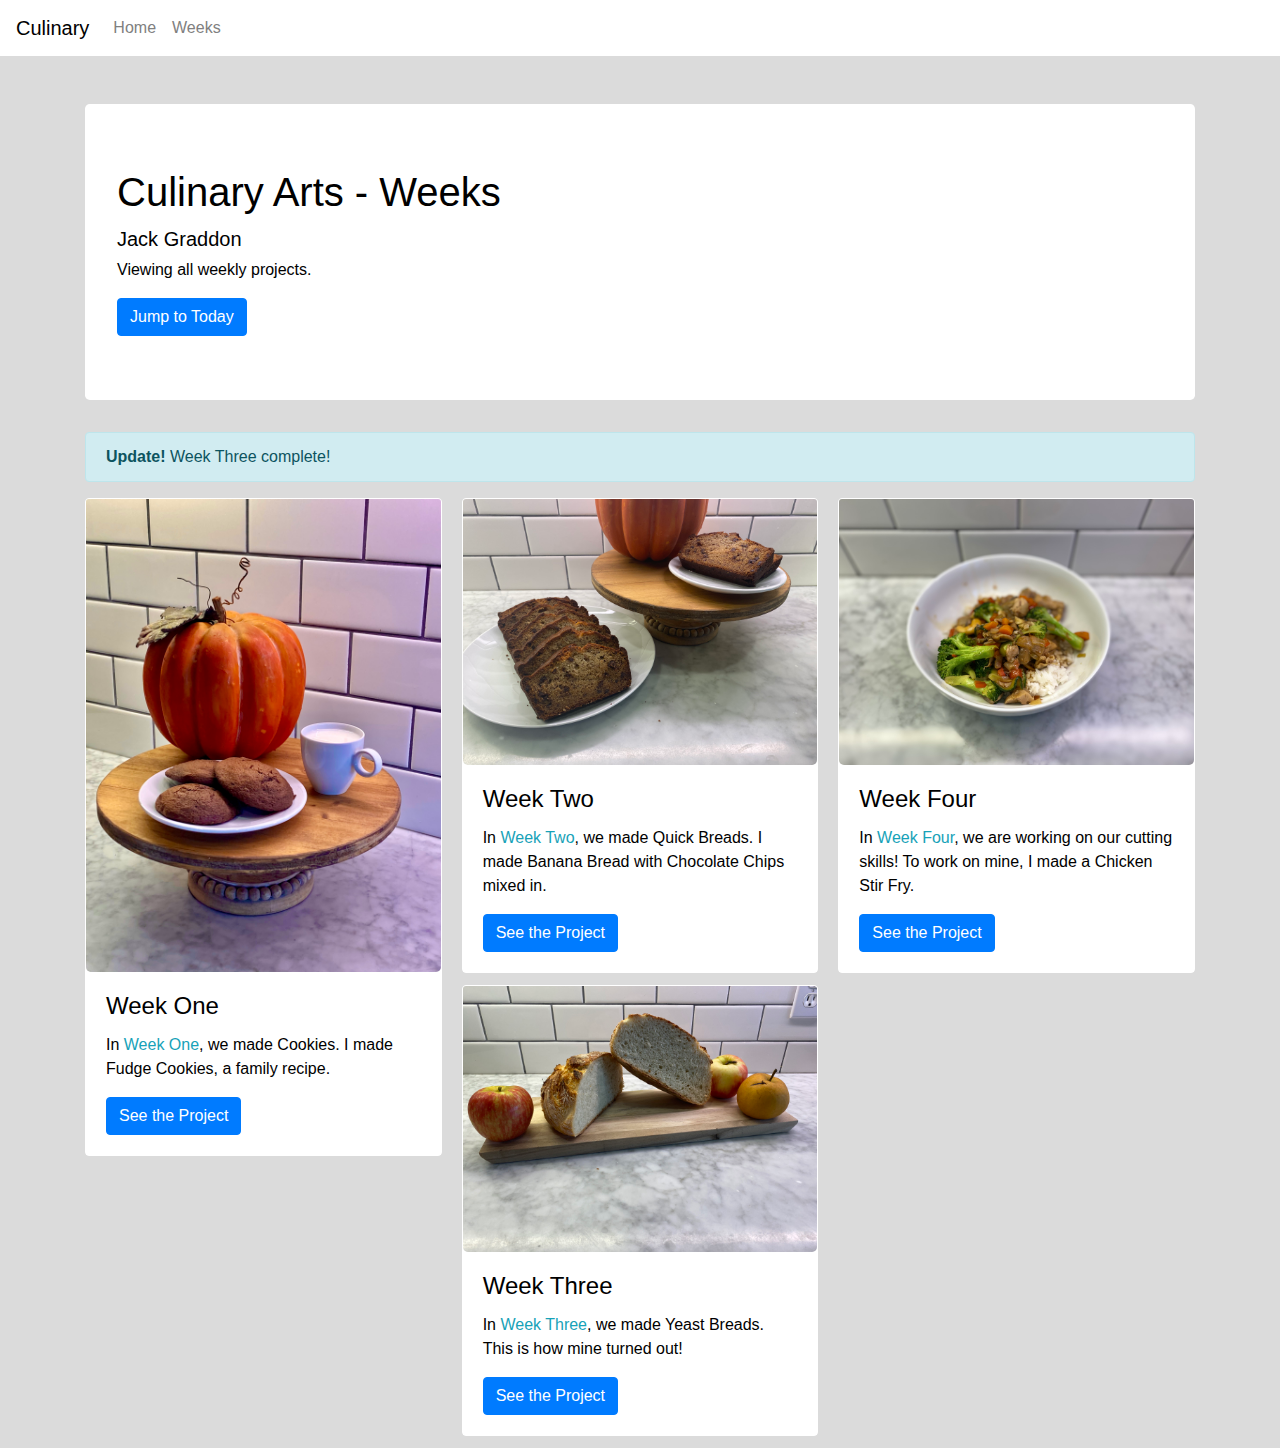
==== weeks/index.html @ 372900a0 "Stir Fry" ====
<!doctype html>
<html lang="en">

<head>
    <title>Culinary Projects - Weeks</title>
    <!-- Required meta tags -->
    <meta charset="utf-8">
    <meta name="viewport" content="width=device-width, initial-scale=1, shrink-to-fit=no">

    <!-- CSS -->
    <link rel="stylesheet" href="https://stackpath.bootstrapcdn.com/bootstrap/4.3.1/css/bootstrap.min.css"
        integrity="sha384-ggOyR0iXCbMQv3Xipma34MD+dH/1fQ784/j6cY/iJTQUOhcWr7x9JvoRxT2MZw1T" crossorigin="anonymous">
    <link rel="stylesheet" href="https://maxcdn.bootstrapcdn.com/font-awesome/4.7.0/css/font-awesome.min.css">
    <link rel="stylesheet" href="../styles.css">
</head>

<body>
    <nav class="navbar navbar-expand-lg mb-5">
        <a class="navbar-brand" href="https://jackgraddon.github.io/culinary/">Culinary</a>
        <button class="navbar-toggler" type="button" data-toggle="collapse" data-target="#navbarSupportedContent"
            aria-controls="navbarSupportedContent" aria-expanded="false" aria-label="Toggle navigation">
            <span class="navbar-toggler-icon"></span>
        </button>

        <div class="collapse navbar-collapse" id="navbarSupportedContent">
            <ul class="navbar-nav mr-auto">
                <li class="nav-item">
                    <a class="nav-link" href="../">Home</a>
                </li>
                <li class="nav-item active">
                    <a class="nav-link" href="#">Weeks <span class="sr-only">(current)</span></a>
                </li>
            </ul>
        </div>
    </nav>

    <main class="container">
        <div class="jumbotron ">
            <h1>Culinary Arts - Weeks</h1>
            <p class="lead mb-1 mt-1">Jack Graddon</p>
            <p>Viewing all weekly projects.</p>
            <a href="./stirfry/" class="btn btn-primary">Jump to Today</a>
        </div>

        <p class="alert alert-info">
            <strong>Update!</strong> Week Three complete!
        </p>
        <div class="card-columns">
            <div class="card" id="week1">
                <img class="card-img-top" src="./images/cookies.jpg" alt="Week One Image">
                <div class="card-body">
                    <h4 class="card-title">Week One</h4>
                    <p class="card-text">
                        In <span class="text-info">Week One</span>, we made Cookies. I made Fudge Cookies, a family
                        recipe.
                    </p>
                    <a href="./cookies/" class="btn btn-primary">See the Project</a>
                </div>
            </div>
            <div class="card" id="week2">
                <img class="card-img-top" src="./images/quickbread.jpg" alt="Week Two Image">
                <div class="card-body">
                    <h4 class="card-title">Week Two</h4>
                    <p class="card-text">
                        In <span class="text-info">Week Two</span>, we made Quick Breads. I made Banana Bread with
                        Chocolate Chips mixed in.
                    </p>
                    <a href="./quickbread/" class="btn btn-primary">See the Project</a>
                </div>
            </div>
            <div class="card">
                <img class="card-img-top" src="./images/yeastbread.jpg" alt="Week Three Image">
                <div class="card-body">
                    <h4 class="card-title">Week Three</h4>
                    <p class="card-text">
                        In <span class="text-info">Week Three</span>, we made Yeast Breads. This is how mine turned out!
                    </p>
                    <a href="./yeastbread/" class="btn btn-primary">See the Project</a>
                </div>
            </div>
            <div class="card">
                <img class="card-img-top" src="./images/stirfry.jpg" alt="Week Four Image">
                <div class="card-body">
                    <h4 class="card-title">Week Four</h4>
                    <p class="card-text">
                        In <span class="text-info">Week Four</span>, we are working on our cutting skills! To work on
                        mine, I made a Chicken Stir Fry.
                    </p>
                    <a href="./stirfry/" class="btn btn-primary">See the Project</a>
                </div>
            </div>
            <!-- <div class="card">
                <img class="card-img-top" src="" alt="Week  Image">
                <div class="card-body">
                    <h4 class="card-title">Week </h4>
                    <p class="card-text">
                        Some quick example text to build on the card title
                        and make up the bulk of the card's content.
                    </p>
                    <a href="#!" class="btn btn-primary">See the Project</a>
                </div>
            </div> -->
        </div>
    </main>
    <!-- jQuery first, then Popper.js, then Bootstrap JS -->
    <script src="https://code.jquery.com/jquery-3.3.1.slim.min.js"
        integrity="sha384-q8i/X+965DzO0rT7abK41JStQIAqVgRVzpbzo5smXKp4YfRvH+8abtTE1Pi6jizo"
        crossorigin="anonymous"></script>
    <script src="https://cdnjs.cloudflare.com/ajax/libs/popper.js/1.14.7/umd/popper.min.js"
        integrity="sha384-UO2eT0CpHqdSJQ6hJty5KVphtPhzWj9WO1clHTMGa3JDZwrnQq4sF86dIHNDz0W1"
        crossorigin="anonymous"></script>
    <script src="https://stackpath.bootstrapcdn.com/bootstrap/4.3.1/js/bootstrap.min.js"
        integrity="sha384-JjSmVgyd0p3pXB1rRibZUAYoIIy6OrQ6VrjIEaFf/nJGzIxFDsf4x0xIM+B07jRM"
        crossorigin="anonymous"></script>

    <!-- JavaScript -->
    <script>
        function resizePromo() {
            if ($(window).width() < 992) {
                $('img#column1').removeClass('w-50');
                $('img#column1').addClass('w-100');
                $('img#column1').addClass('mb-4');

                $('div#column2').removeClass('ml-1');
            }
            else {
                $('img#column1').removeClass('w-100');
                $('img#column1').removeClass('mb-4');
                $('img#column1').addClass('w-50');

                $('div#column2').addClass('ml-1');
            }
        }

        resizePromo()

        $(window).resize(function () {
            resizePromo();
        });
    </script>
</body>

</html>
---- styles.css ----
:root {
  --blue: #007bff;
  --indigo: #6610f2;
  --purple: #6f42c1;
  --pink: #e83e8c;
  --red: #dc3545;
  --orange: #fd7e14;
  --yellow: #ffc107;
  --green: #28a745;
  --teal: #20c997;
  --cyan: #17a2b8;
  --white: #fff;
  --gray: #6c757d;
  --gray-dark: #343a40;
  --primary: #007bff;
  --secondary: #6c757d;
  --success: #28a745;
  --info: #17a2b8;
  --warning: #ffc107;
  --danger: #dc3545;
  --light: #f8f9fa;
  --dark: #343a40;
}

@media (prefers-color-scheme: dark) {
  body {
    background-color: #26292c !important;
    color: white !important;
  }

  .card-body,
  .card,
  .jumbotron,
  .navbar {
    background-color: #343a40 !important;
    border-color: #373e44 !important;
    color: white !important;
  }

  .nav-link {
    color: rgb(150, 150, 150) !important;
  }

  .nav-link:hover {
    color: rgba(255, 255, 255, 0.5);
  }

  .nav-item .active {
    color: white !important;
  }

  .navbar-brand {
    color: white;
  }
  #webapp_cover {
    background-color: rgba(255, 255, 255, 0);
  }
}

@media (prefers-color-scheme: light) {
  body {
    background-color: rgb(219, 219, 219) !important;
    color: black !important;
  }

  .card-body,
  .card,
  .jumbotron,
  .navbar {
    background-color: white !important;
    border-color: white !important;
    color: black !important;
  }

  .nav-link {
    color: gray;
  }

  .nav-link:hover {
    color: black;
  }

  .active {
    color: black !important;
  }

  .navbar-brand {
    color: black;
  }
  .navbar-brand:hover {
    color: rgba(0, 0, 0, 0.5);
  }
  .navbar-brand:active {
    color: rgba(0, 0, 0, 0.25);
  }
  #webapp_cover {
    background-color: rgba(255, 255, 255, 0);
  }
  #menu_text_bar:before {
    color: black !important;
  }
  #menu_label:before,
  #menu_label:after,
  #menu_text_bar {
    background-color: black;
  }
}

/*body adjustments*/
body {
  cursor: default;
  /*disables text selection*/
  -webkit-touch-callout: none;
  -webkit-user-select: none;
  -khtml-user-select: none;
  -moz-user-select: none;
  -ms-user-select: none;
  user-select: none;
}

/*Hides scrollbars on webKit browsers*/
body::-webkit-scrollbar {
  display: none;
}
.navbar-toggler {
  background-color: rgba(0, 0, 0, 0.25);
}
#background {
  z-index: 0;
  width: 105vw;
  height: 105vh;
  background-image: url(../images/palms.jpeg);
  background-repeat: repeat;
  background-blend-mode: overlay;
  background-position: center;
  background-size: 110%;
  background-color: #17181a;
  position: fixed;
  top: -2.5vh;
  left: -2.5vw;
}

#name {
  z-index: 2;
  display: block;
  transform: translateX(0) translateY(0);
}

nav {
  z-index: 3;
}

.nav-link {
  color: gray;
}

.container {
  z-index: 1;
  transition: 0.3s;
}

.text-sm {
  font-size: 8pt;
}

a {
  text-decoration: none;
}

.card {
  border: #fff 1px solid;
}

.today {
  background: var(--gray) !important;
}

/*media adjustments*/
img {
  border-radius: 5px;
  transition: 0.3s;
}

img:hover {
  transform: scale(1.005);
  box-shadow: 5px 5px 20px rgba(0, 0, 0, 0.25);
}

#divider {
  height: 1px;
  border-radius: 100%;
  background-color: rgb(255, 255, 255, 0.5);
}
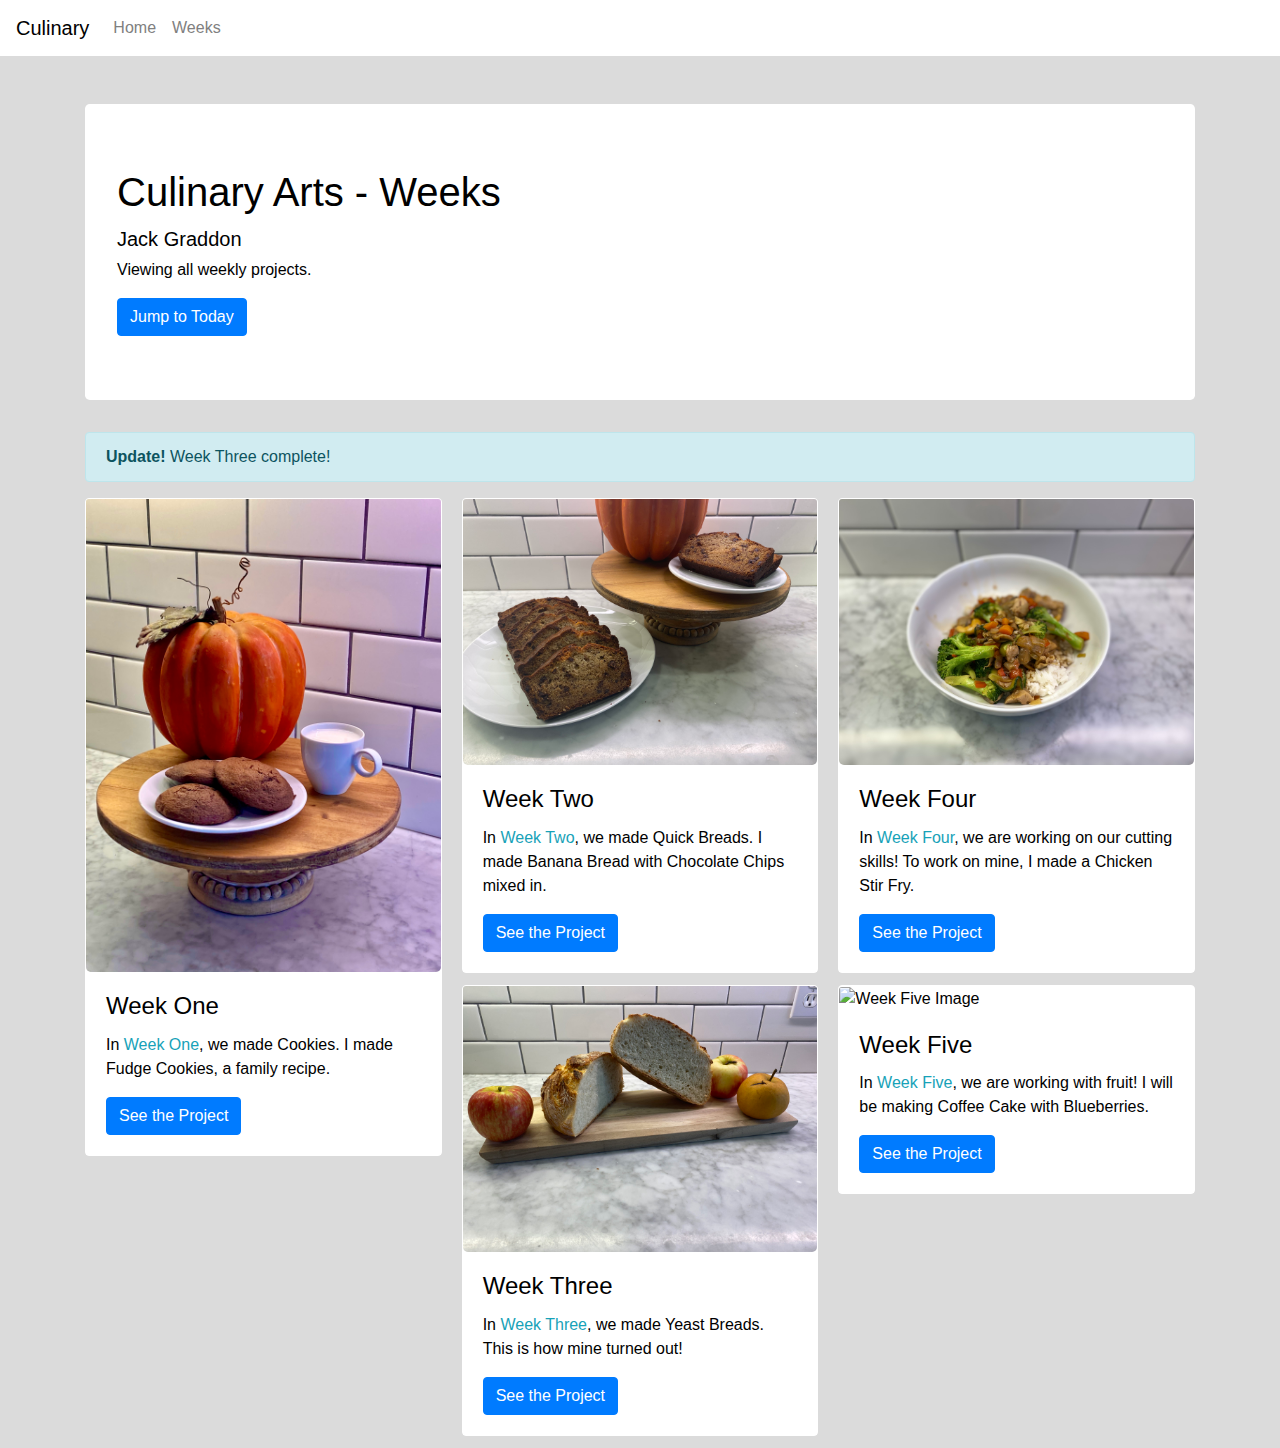
==== commit 7543753e: "Added recipe for fifth week" ====
--- a/weeks/index.html
+++ b/weeks/index.html
@@ -89,17 +89,17 @@
                     <a href="./stirfry/" class="btn btn-primary">See the Project</a>
                 </div>
             </div>
-            <!-- <div class="card">
-                <img class="card-img-top" src="" alt="Week  Image">
+            <div class="card">
+                <img class="card-img-top" src="" alt="Week Five Image">
                 <div class="card-body">
-                    <h4 class="card-title">Week </h4>
+                    <h4 class="card-title">Week Five</h4>
                     <p class="card-text">
-                        Some quick example text to build on the card title
-                        and make up the bulk of the card's content.
+                        In <span class="text-info">Week Five</span>, we are working with fruit! I will be making Coffee
+                        Cake with Blueberries.
                     </p>
                     <a href="#!" class="btn btn-primary">See the Project</a>
                 </div>
-            </div> -->
+            </div>
         </div>
     </main>
     <!-- jQuery first, then Popper.js, then Bootstrap JS -->
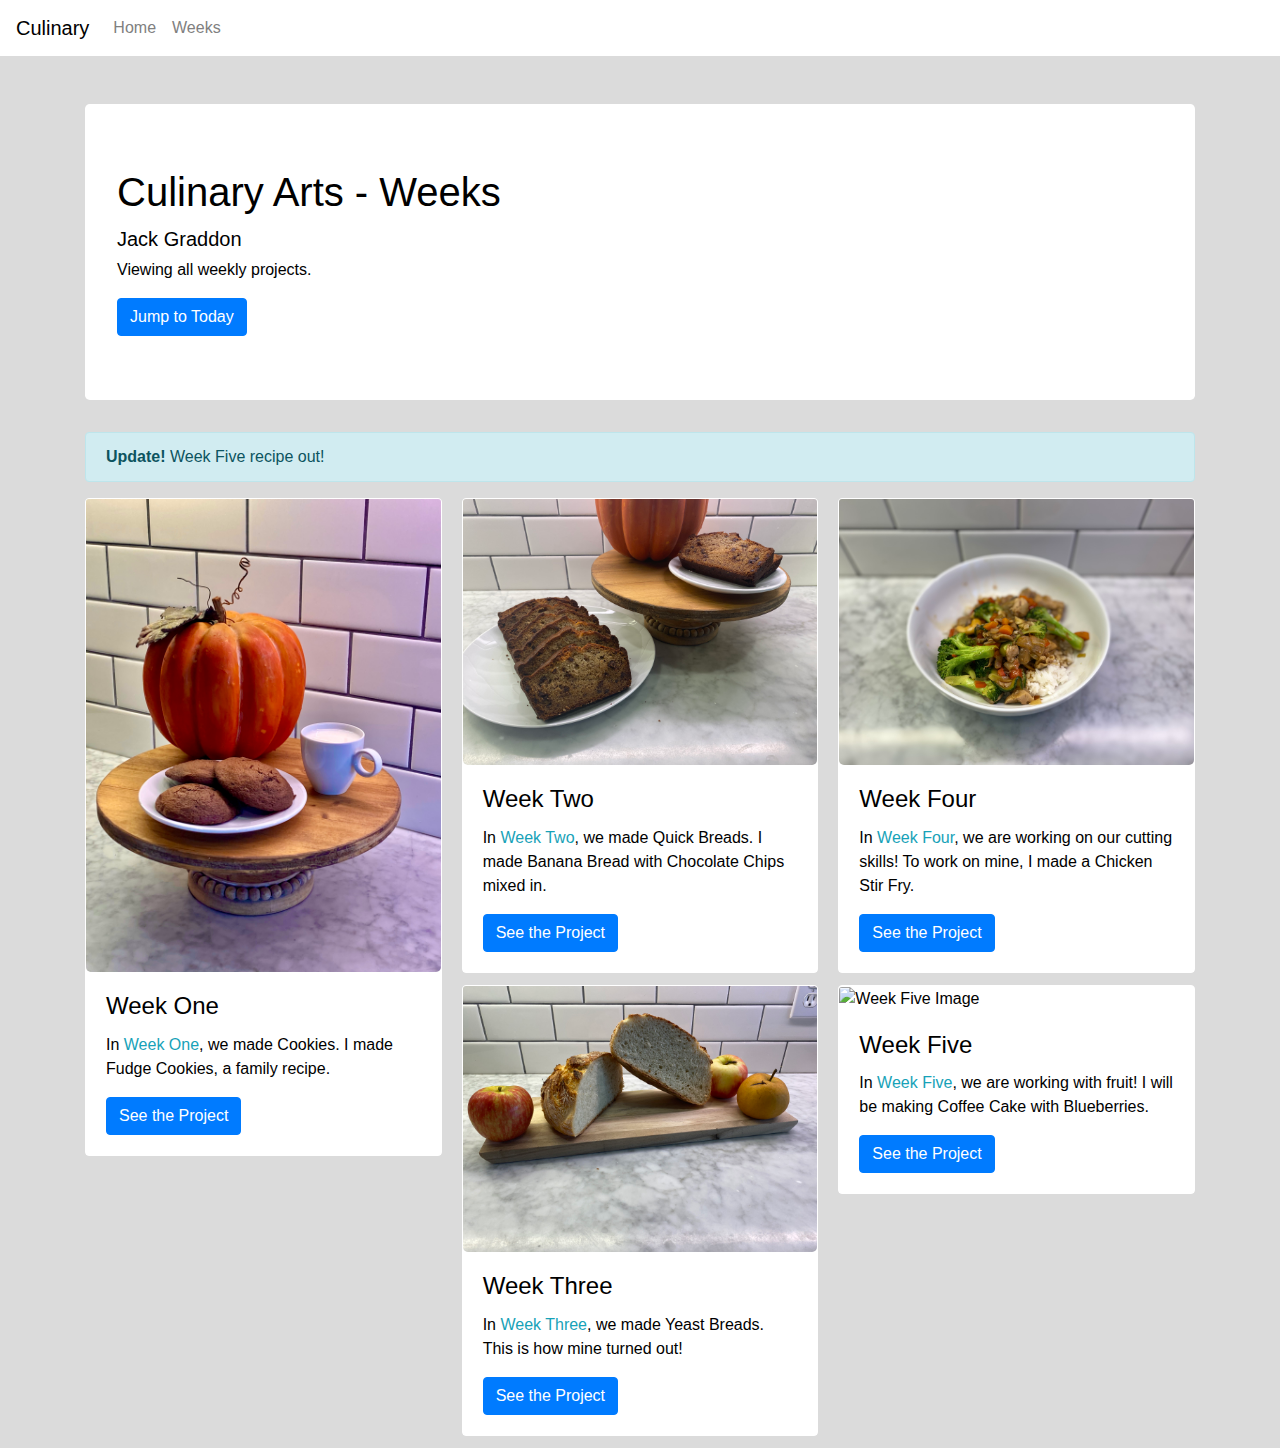
==== commit 90343749: "fixing links and stuff" ====
--- a/weeks/index.html
+++ b/weeks/index.html
@@ -39,11 +39,11 @@
             <h1>Culinary Arts - Weeks</h1>
             <p class="lead mb-1 mt-1">Jack Graddon</p>
             <p>Viewing all weekly projects.</p>
-            <a href="./stirfry/" class="btn btn-primary">Jump to Today</a>
+            <a href="./blueberry/" class="btn btn-primary">Jump to Today</a>
         </div>
 
         <p class="alert alert-info">
-            <strong>Update!</strong> Week Three complete!
+            <strong>Update!</strong> Week Five recipe out!
         </p>
         <div class="card-columns">
             <div class="card" id="week1">
@@ -97,7 +97,7 @@
                         In <span class="text-info">Week Five</span>, we are working with fruit! I will be making Coffee
                         Cake with Blueberries.
                     </p>
-                    <a href="#!" class="btn btn-primary">See the Project</a>
+                    <a href="./blueberry/" class="btn btn-primary">See the Project</a>
                 </div>
             </div>
         </div>
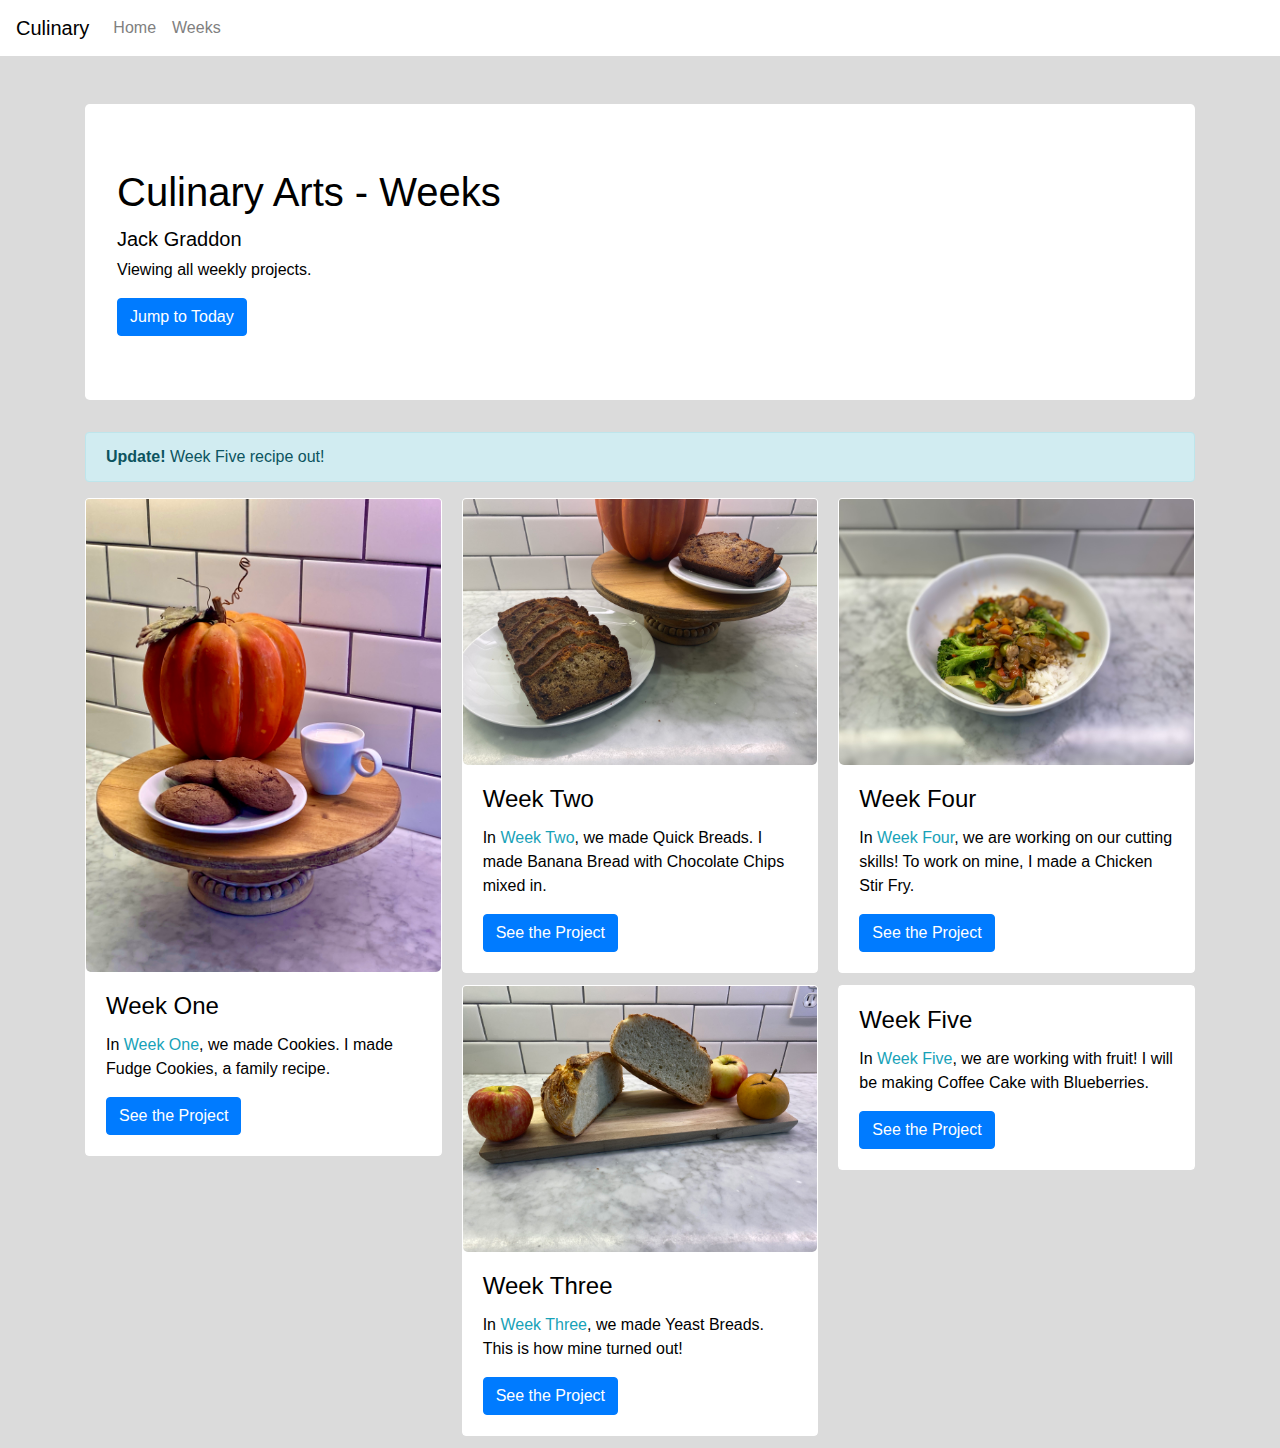
==== commit 5f7be7df: "No Image Ready yet" ====
--- a/weeks/index.html
+++ b/weeks/index.html
@@ -90,7 +90,7 @@
                 </div>
             </div>
             <div class="card">
-                <img class="card-img-top" src="" alt="Week Five Image">
+                <!-- <img class="card-img-top" src="" alt="Week Five Image"> -->
                 <div class="card-body">
                     <h4 class="card-title">Week Five</h4>
                     <p class="card-text">
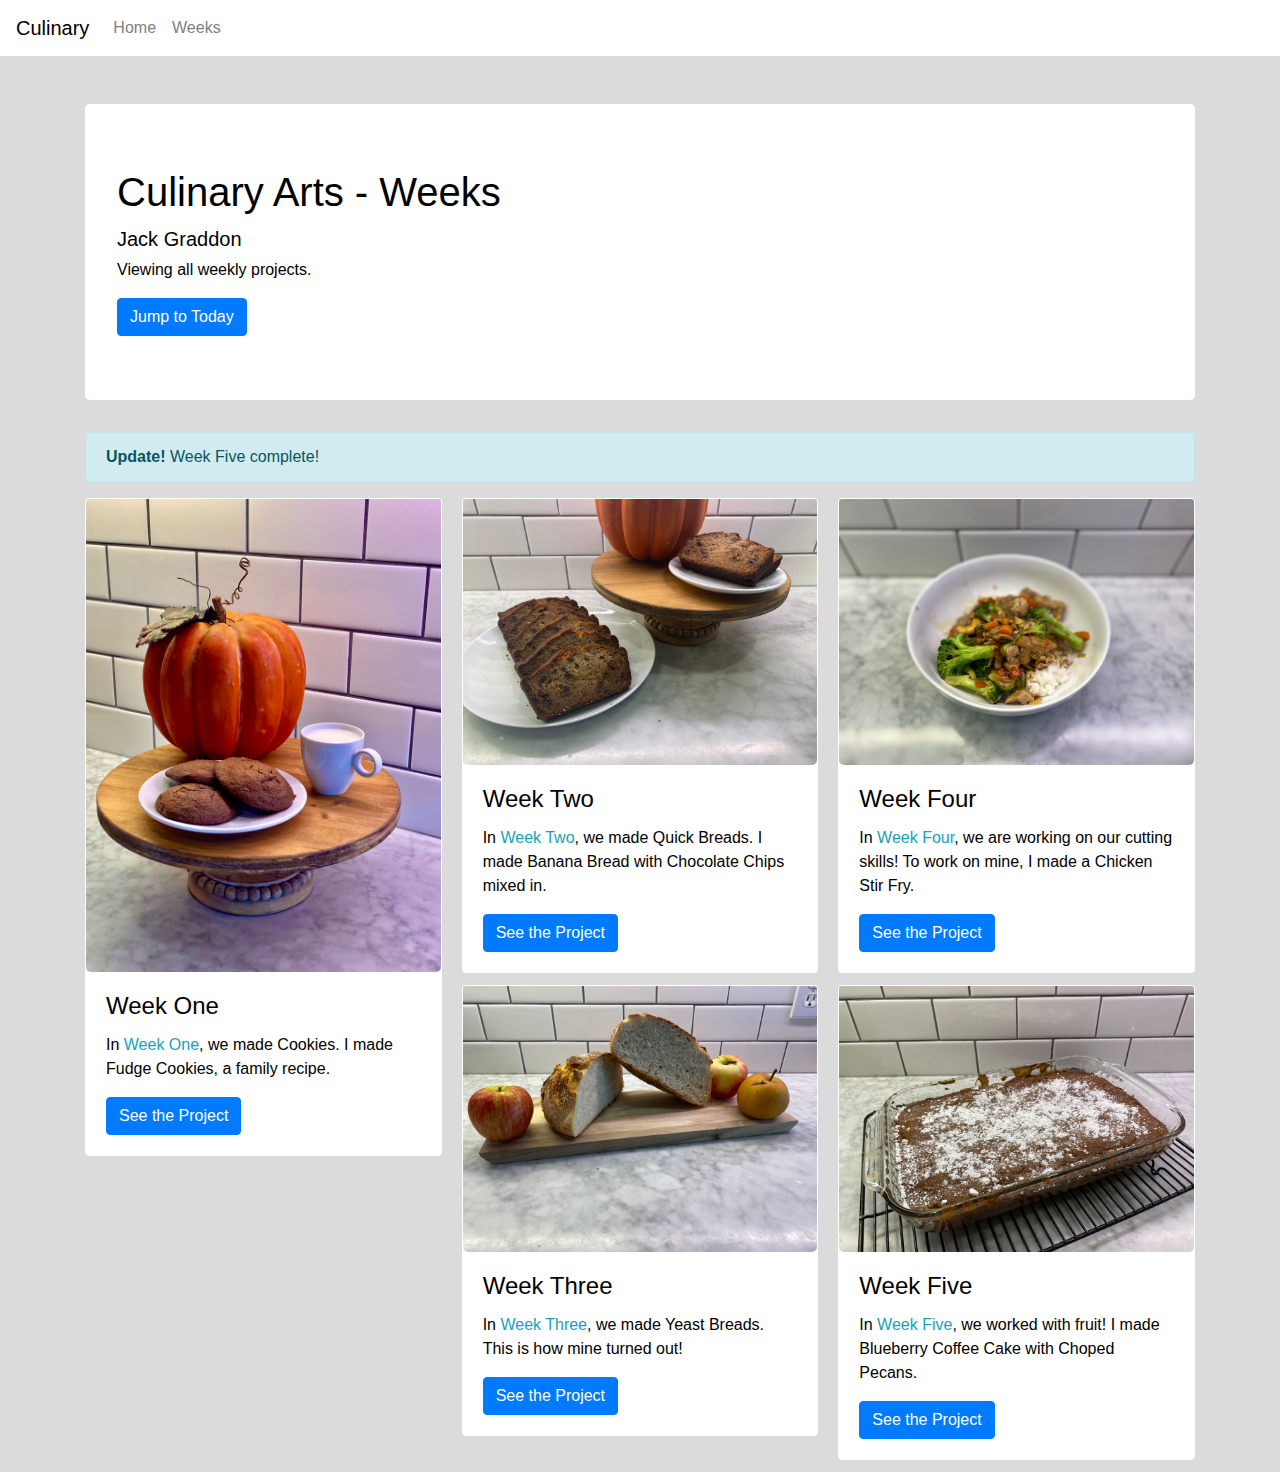
==== commit 1a73c7bf: "Added week five finals" ====
--- a/weeks/index.html
+++ b/weeks/index.html
@@ -43,7 +43,7 @@
         </div>
 
         <p class="alert alert-info">
-            <strong>Update!</strong> Week Five recipe out!
+            <strong>Update!</strong> Week Five complete!
         </p>
         <div class="card-columns">
             <div class="card" id="week1">
@@ -90,12 +90,12 @@
                 </div>
             </div>
             <div class="card">
-                <!-- <img class="card-img-top" src="" alt="Week Five Image"> -->
+                <img class="card-img-top" src="./images/blueberry.jpg" alt="Week Five Image">
                 <div class="card-body">
                     <h4 class="card-title">Week Five</h4>
                     <p class="card-text">
-                        In <span class="text-info">Week Five</span>, we are working with fruit! I will be making Coffee
-                        Cake with Blueberries.
+                        In <span class="text-info">Week Five</span>, we worked with fruit! I made Blueberry Coffee Cake
+                        with Choped Pecans.
                     </p>
                     <a href="./blueberry/" class="btn btn-primary">See the Project</a>
                 </div>
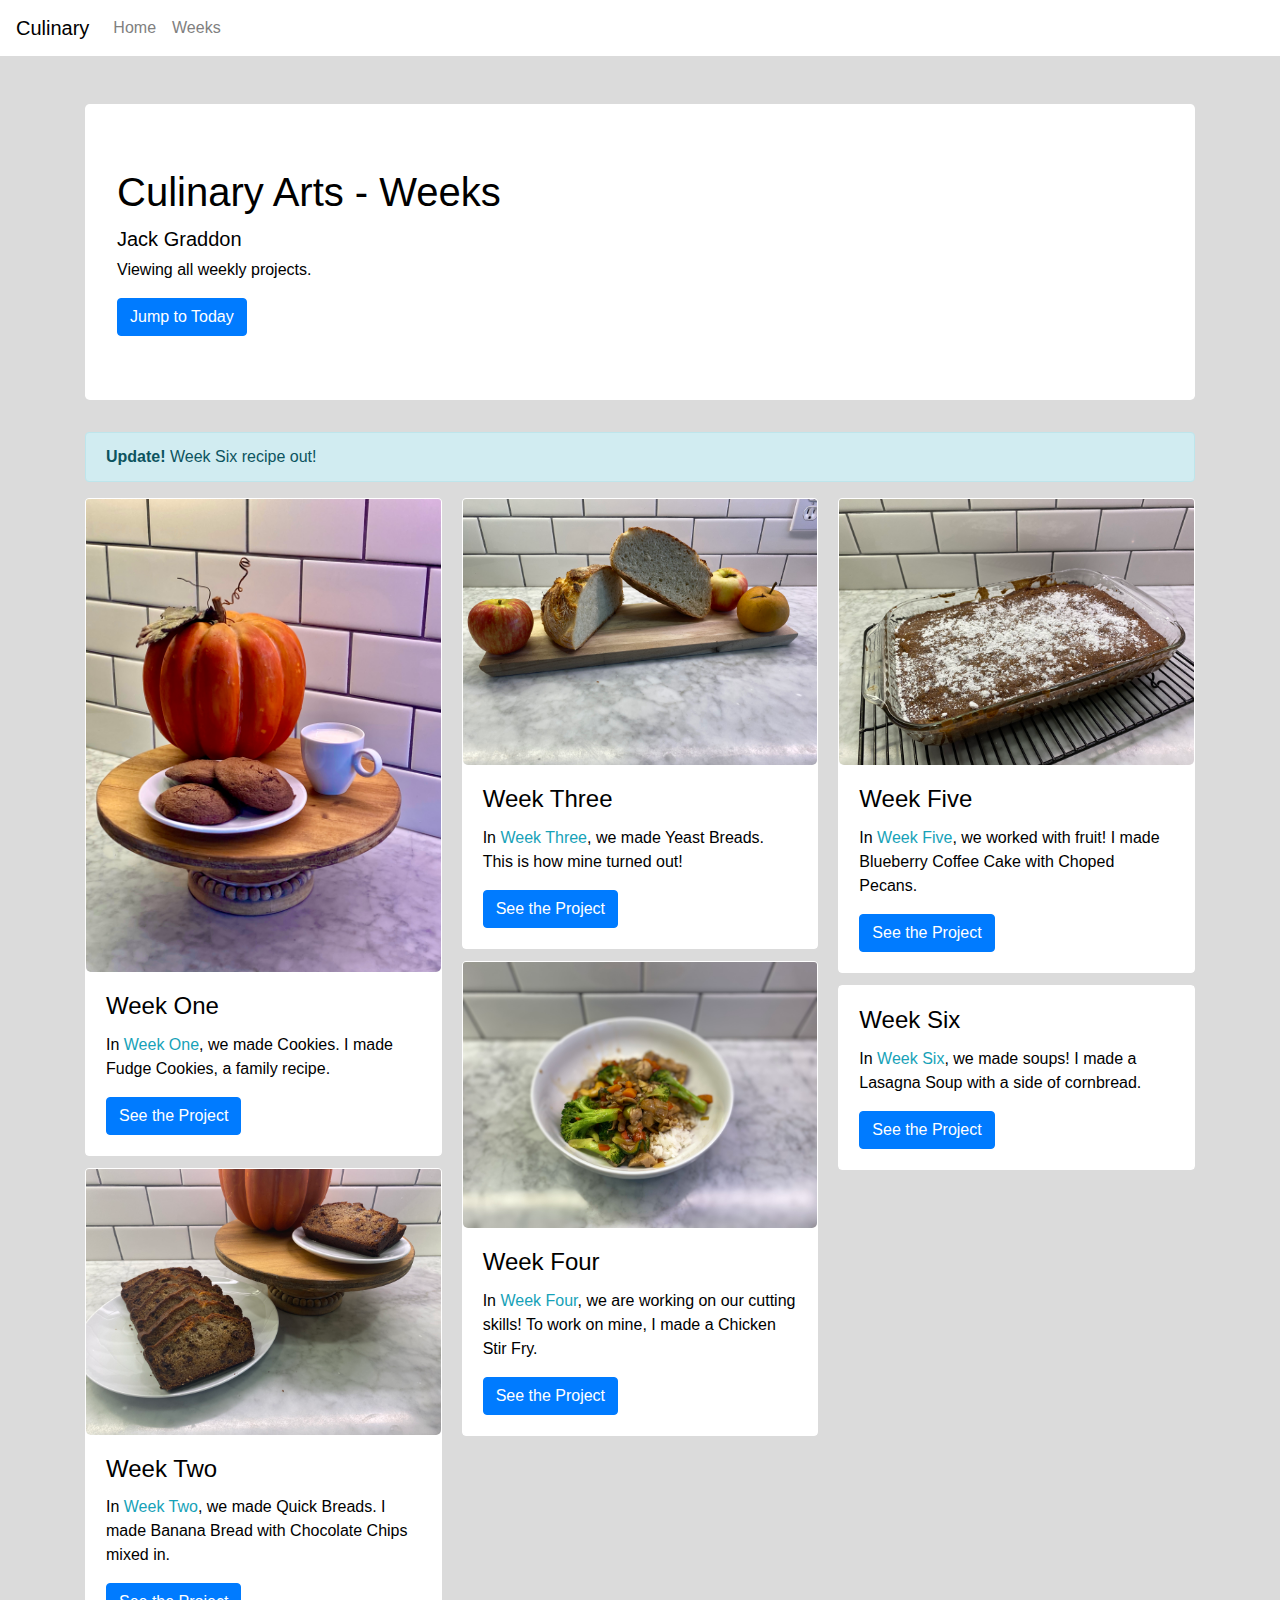
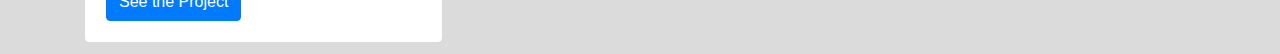
==== commit 838ac03c: "Week Six - Soup" ====
--- a/weeks/index.html
+++ b/weeks/index.html
@@ -39,11 +39,11 @@
             <h1>Culinary Arts - Weeks</h1>
             <p class="lead mb-1 mt-1">Jack Graddon</p>
             <p>Viewing all weekly projects.</p>
-            <a href="./blueberry/" class="btn btn-primary">Jump to Today</a>
+            <a href="./soup/" class="btn btn-primary">Jump to Today</a>
         </div>
 
         <p class="alert alert-info">
-            <strong>Update!</strong> Week Five complete!
+            <strong>Update!</strong> Week Six recipe out!
         </p>
         <div class="card-columns">
             <div class="card" id="week1">
@@ -100,6 +100,17 @@
                     <a href="./blueberry/" class="btn btn-primary">See the Project</a>
                 </div>
             </div>
+            <div class="card">
+                <!--<img class="card-img-top" src="./images/blueberry.jpg" alt="Week Five Image">-->
+                <div class="card-body">
+                    <h4 class="card-title">Week Six</h4>
+                    <p class="card-text">
+                        In <span class="text-info">Week Six</span>, we made soups! I made a Lasagna Soup with a side of
+                        cornbread.
+                    </p>
+                    <a href="./soup/" class="btn btn-primary">See the Project</a>
+                </div>
+            </div>
         </div>
     </main>
     <!-- jQuery first, then Popper.js, then Bootstrap JS -->
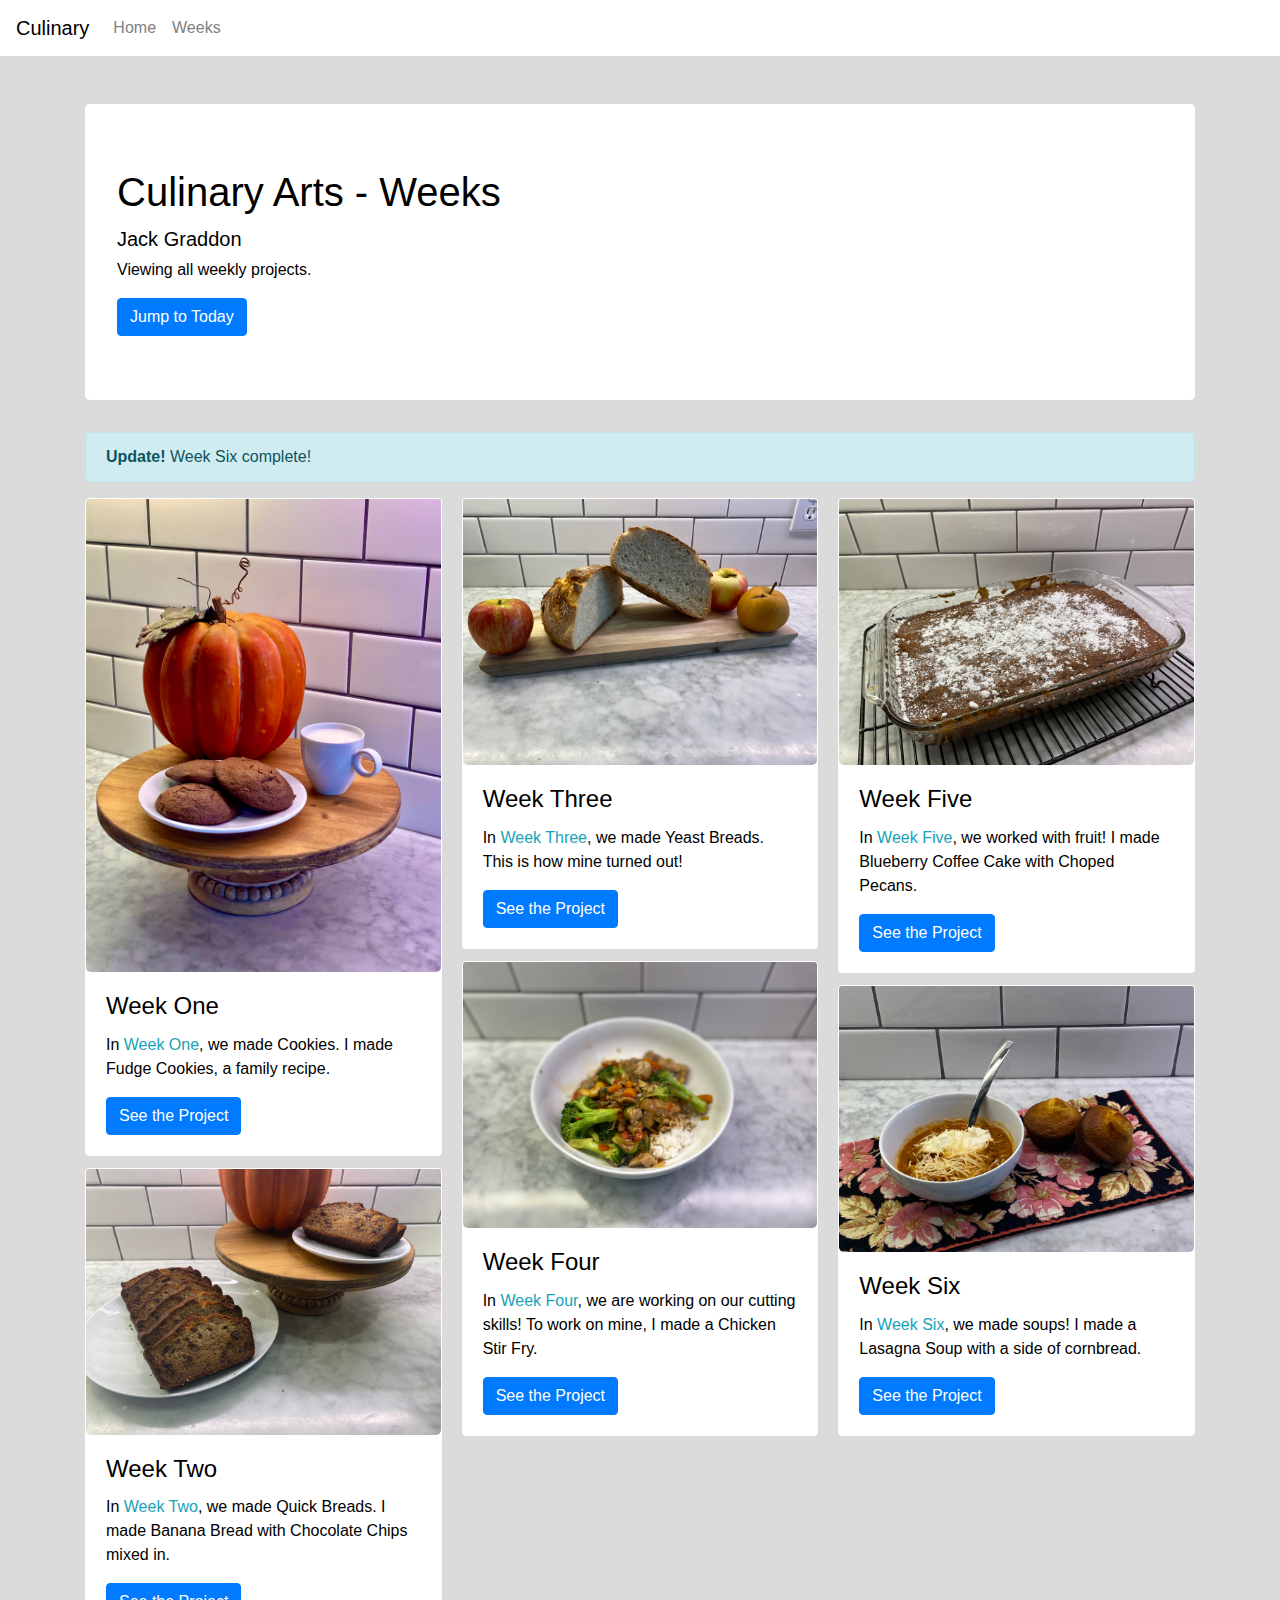
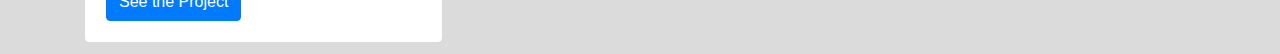
==== commit f1faa1e5: "added week 6" ====
--- a/weeks/index.html
+++ b/weeks/index.html
@@ -43,7 +43,7 @@
         </div>
 
         <p class="alert alert-info">
-            <strong>Update!</strong> Week Six recipe out!
+            <strong>Update!</strong> Week Six complete!
         </p>
         <div class="card-columns">
             <div class="card" id="week1">
@@ -101,7 +101,7 @@
                 </div>
             </div>
             <div class="card">
-                <!--<img class="card-img-top" src="./images/blueberry.jpg" alt="Week Five Image">-->
+                <img class="card-img-top" src="./images/soup.jpg" alt="Week Six Image">
                 <div class="card-body">
                     <h4 class="card-title">Week Six</h4>
                     <p class="card-text">
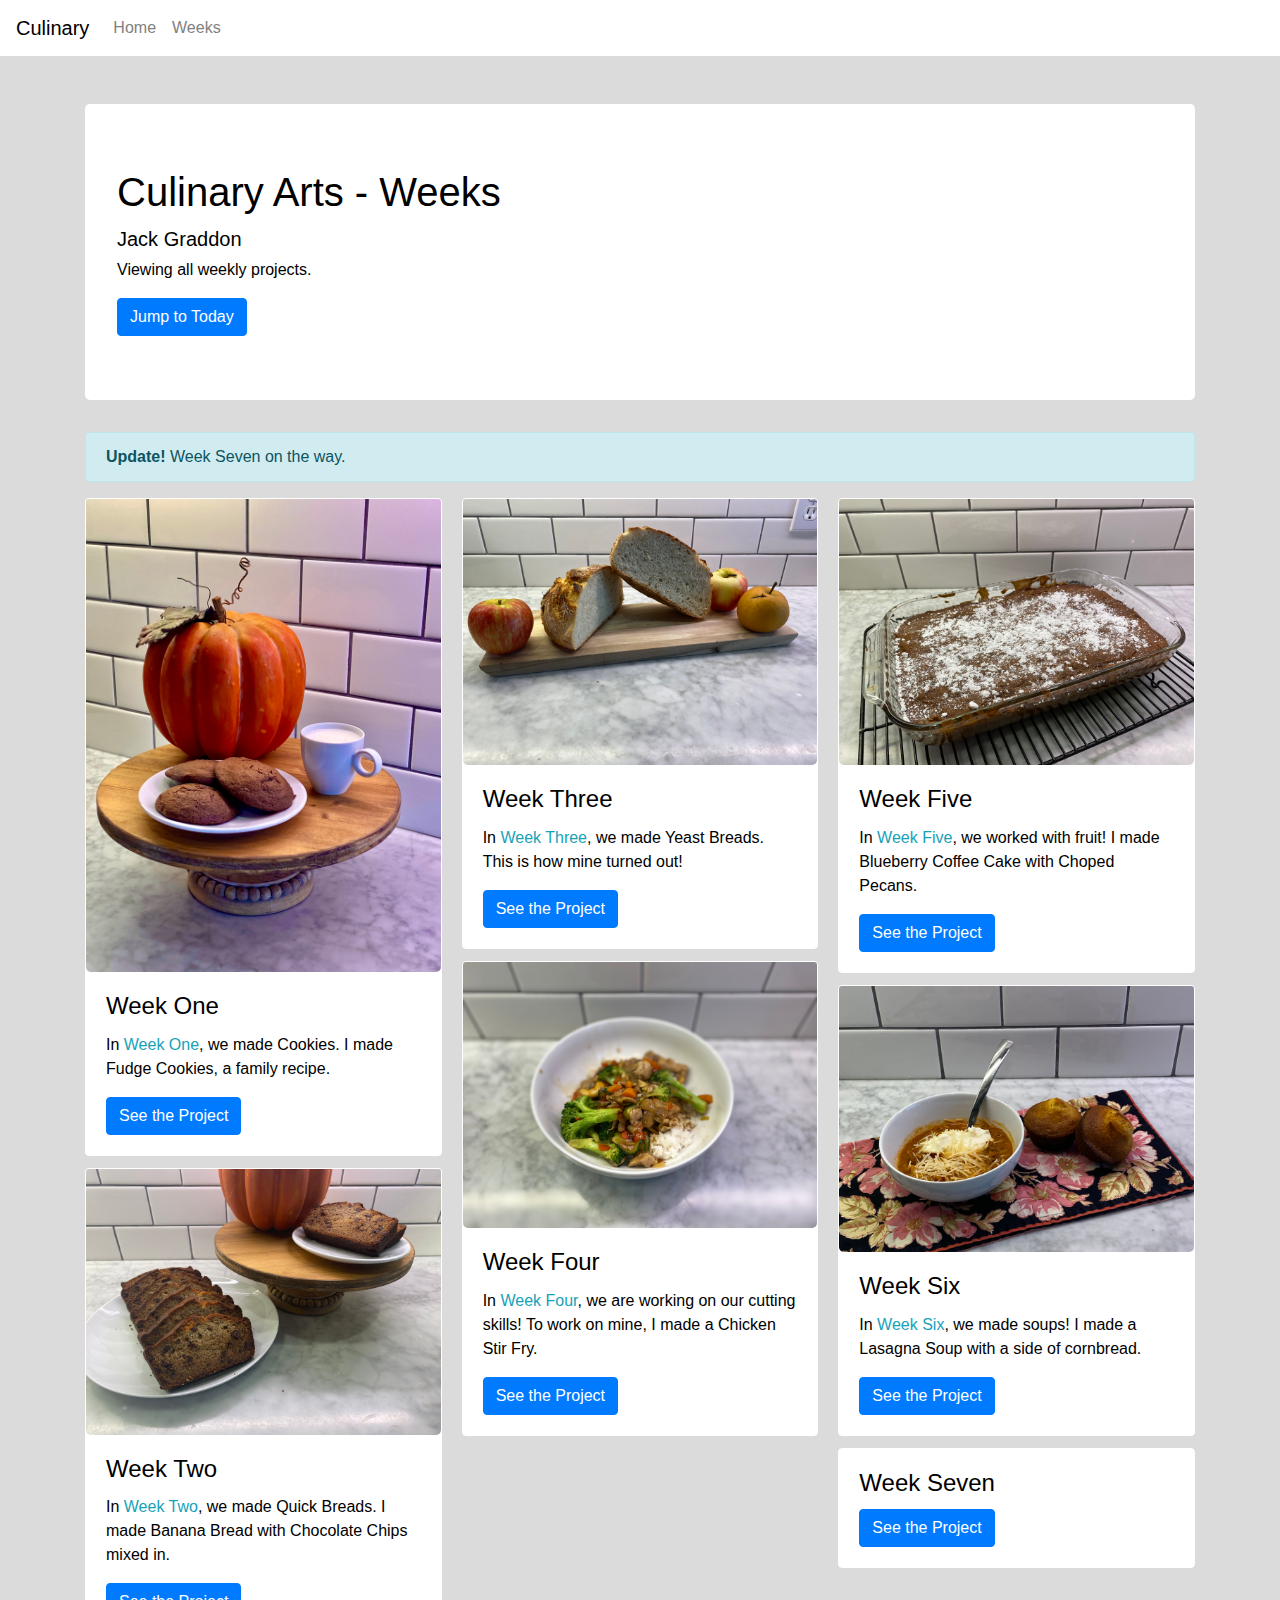
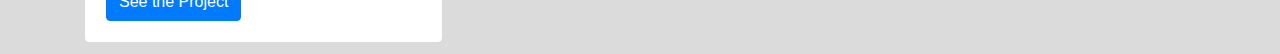
==== commit 654d2c89: "Spelling erros and week 7" ====
--- a/weeks/index.html
+++ b/weeks/index.html
@@ -39,11 +39,11 @@
             <h1>Culinary Arts - Weeks</h1>
             <p class="lead mb-1 mt-1">Jack Graddon</p>
             <p>Viewing all weekly projects.</p>
-            <a href="./soup/" class="btn btn-primary">Jump to Today</a>
+            <a href="./holiday/" class="btn btn-primary">Jump to Today</a>
         </div>
 
         <p class="alert alert-info">
-            <strong>Update!</strong> Week Six complete!
+            <strong>Update!</strong> Week Seven on the way.
         </p>
         <div class="card-columns">
             <div class="card" id="week1">
@@ -111,6 +111,17 @@
                     <a href="./soup/" class="btn btn-primary">See the Project</a>
                 </div>
             </div>
+            <div class="card">
+                <!-- <img class="card-img-top" src="./images/soup.jpg" alt="Week Seven Image"> -->
+                <div class="card-body">
+                    <h4 class="card-title">Week Seven</h4>
+                    <!-- <p class="card-text">
+                        In <span class="text-info">Week Seven</span>, we made soups! I made a Lasagna Soup with a side of
+                        cornbread.
+                    </p> -->
+                    <a href="./holiday/" class="btn btn-primary">See the Project</a>
+                </div>
+            </div>
         </div>
     </main>
     <!-- jQuery first, then Popper.js, then Bootstrap JS -->
